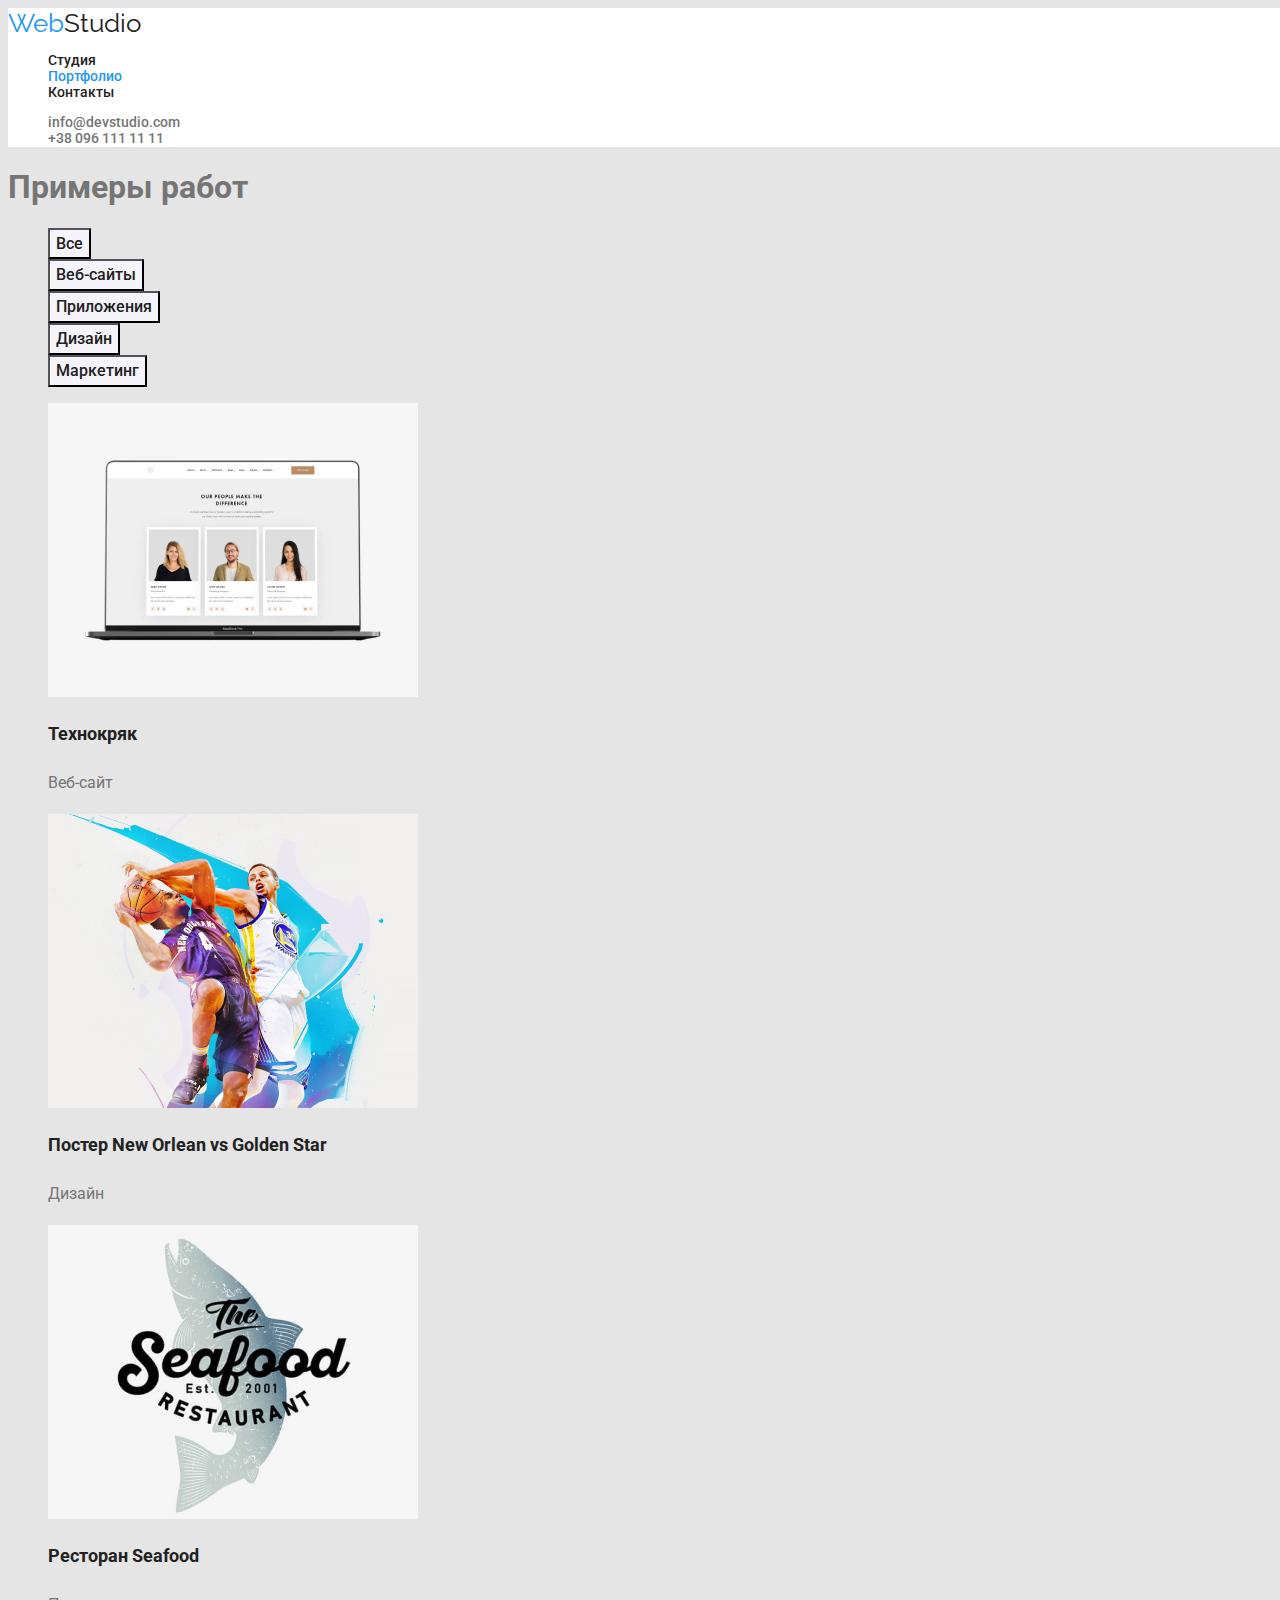
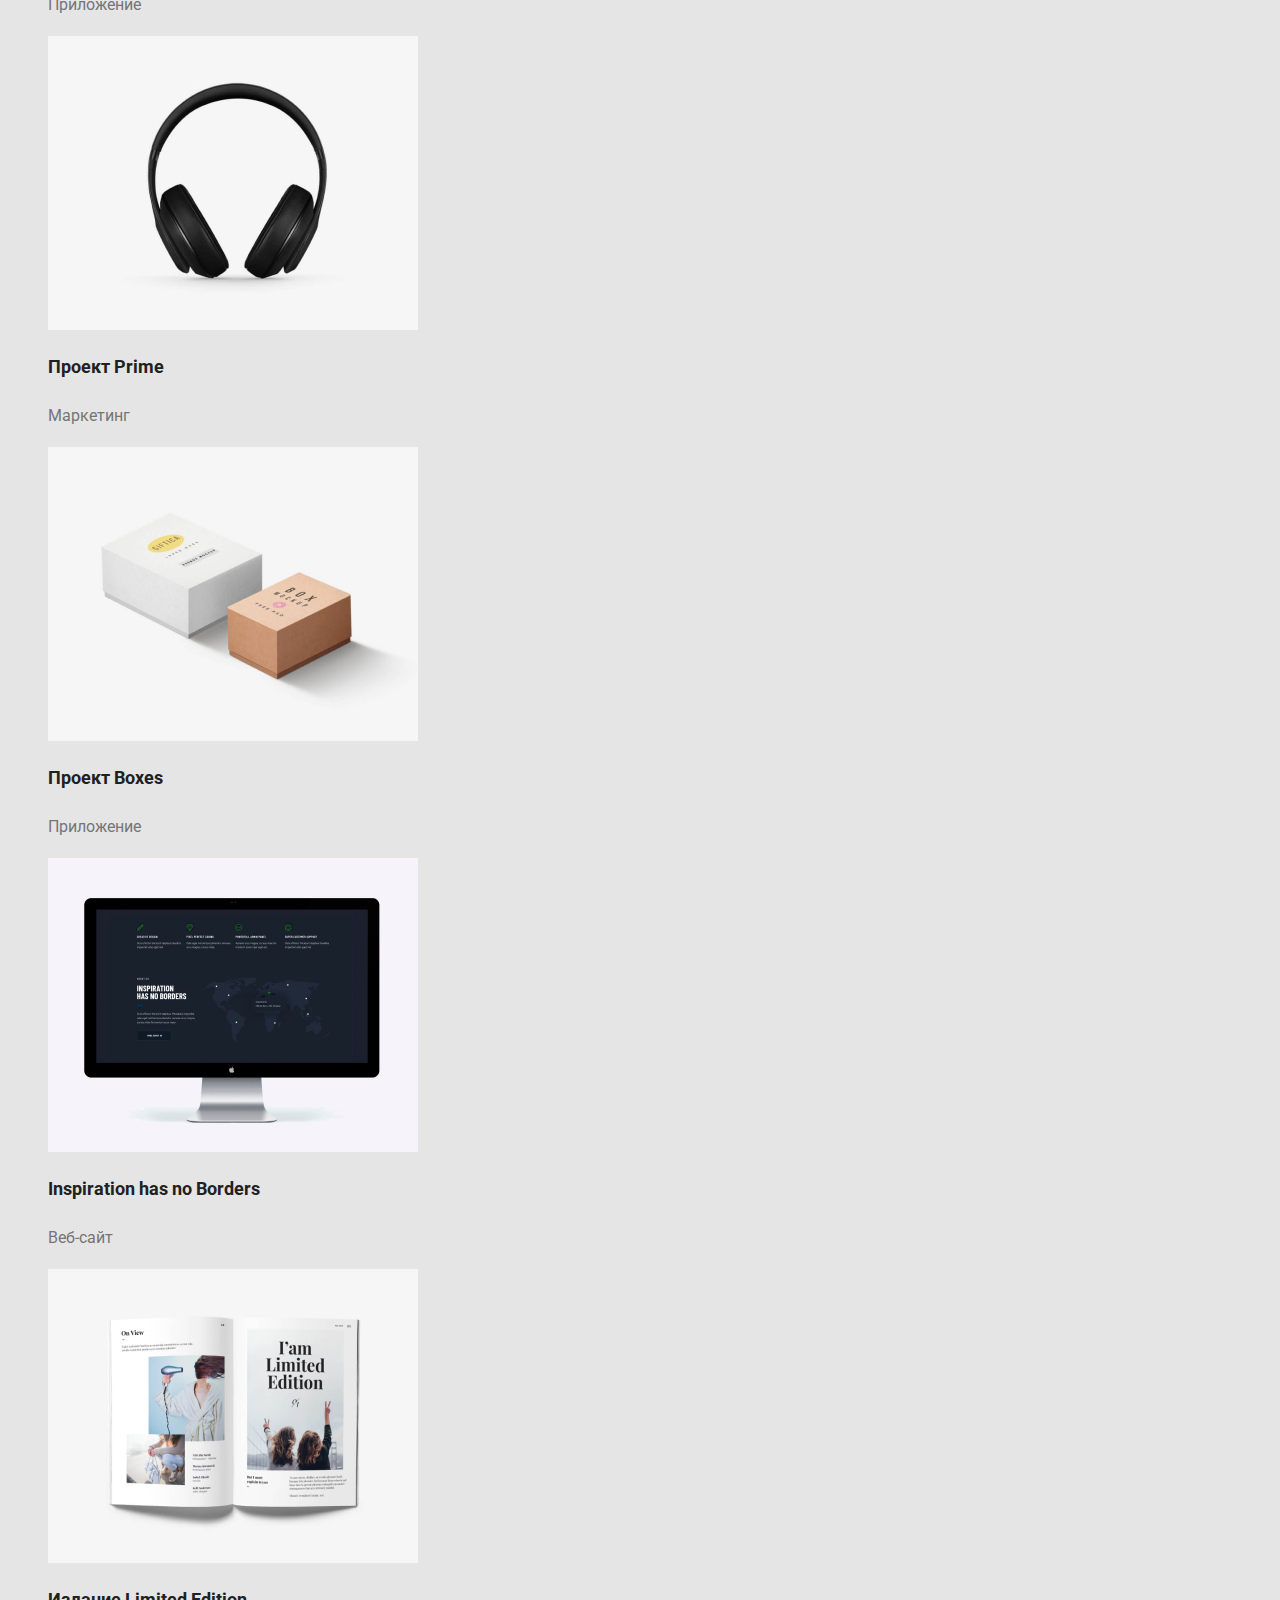
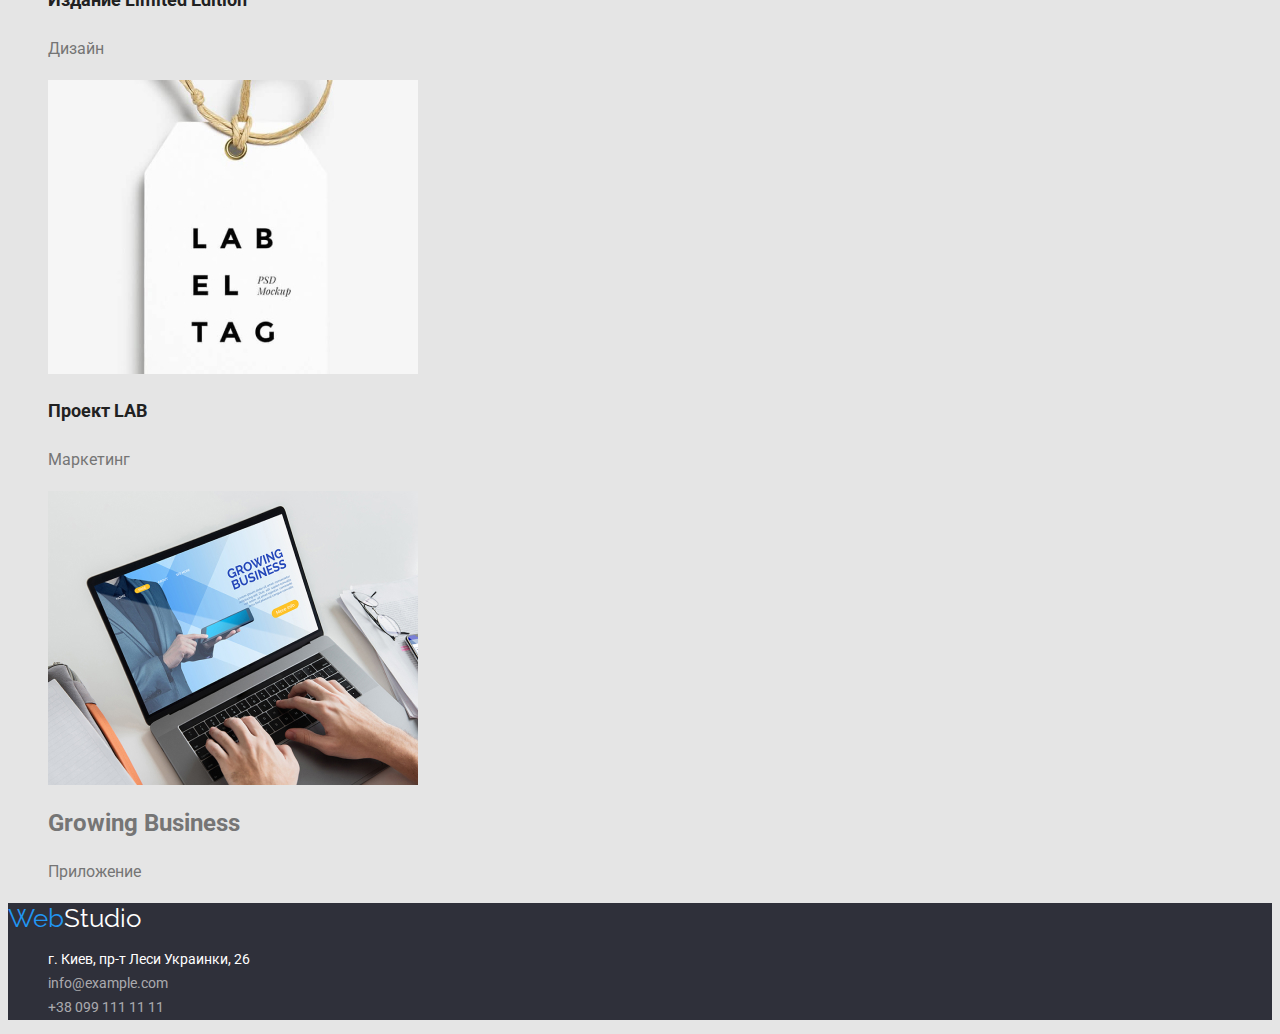
==== portfolio.html @ 56eb0a20 "Initial commit" ====
<!DOCTYPE html>
<html lang="ru">
<head>
    <meta charset="UTF-8">
    <meta http-equiv="X-UA-Compatible" content="IE=edge">
    <meta name="viewport" content="width=device-width, initial-scale=1.0">
    <title>Document</title>
    <link href="https://fonts.googleapis.com/css2?family=Raleway:wght@700&family=Roboto:wght@400;500;700;900&display=swap"
        rel="stylesheet">
    <link rel="stylesheet" href="./css/styles.css">
</head>
<body>

    <!-- header -->
    <header class="header">
        <nav class="site-nav">
            <a href="/" class="logo">Web<span class="accent">Studio</span></a>
            <ul class="site-nav-list list">
                <li>
                    <a href="./index.html" class="link">Студия</a>
                </li>
                <li>
                    <a href="./portfolio.html" class="link-current">Портфолио</a>
                </li>
                <li>
                    <a href="" class="link">Контакты</a>
                </li>
            </ul>
        </nav>
        <ul class="contact-list list">
            <li>
                <a href="mailto:info@devstudio.com" class="mail">info@devstudio.com</a>
            </li>
            <li>
                <a href="tel:+380961111111" class="tel">+38 096 111 11 11</a>
            </li>
        </ul>
    </header>

    <main>
        <section class="work">
            <h1 class="work-title">Примеры работ</h1>
            <ul class="work-list list">
                <li>
                    <button type="button" class="work-item">Все</button>
                </li>
                <li>
                    <button type="button" class="work-item">Веб-сайты</button>
                </li>
                <li>
                    <button type="button" class="work-item">Приложения</button>
                </li>
                <li>
                    <button type="button" class="work-item">Дизайн</button>
                </li>
                <li>
                    <button type="button" class="work-item">Маркетинг</button>
                </li>
            </ul>

            <!-- examples -->
            <ul class="examples-list list">
                <li>
                    <img src="./images/img(19).jpg" alt="Веб-сайты" width="370">
                    <h2 class="examples-title">Технокряк</h2>
                    <p class="examples-name">Веб-сайт</p>
                </li>
                <li>
                    <img src="./images/img(11).jpg" alt="Дизайн" width="370">
                    <h2 class="examples-title">Постер New Orlean vs Golden Star</h2>
                    <p class="examples-name">Дизайн</p>
                </li>
                <li>
                    <img src="./images/img(12).jpg" alt="Приложение" width="370">
                    <h2 class="examples-title">Ресторан Seafood</h2>
                    <p class="examples-name">Приложение</p>
                </li>
                <li>
                    <img src="./images/img(13).jpg" alt="Наушники" width="370">
                    <h2 class="examples-title">Проект Prime</h2>
                    <p class="examples-name">Маркетинг</p>
                </li>
                <li>
                    <img src="./images/img(14).jpg" alt="Коробки" width="370">
                    <h2 class="examples-title">Проект Boxes</h2>
                    <p class="examples-name">Приложение</p>
                </li>
                <li>
                    <img src="./images/img(15).jpg" alt="Веб-сайт" width="370">
                    <h2 class="examples-title">Inspiration has no Borders</h2>
                    <p class="examples-name">Веб-сайт</p>
                </li>
                <li>
                    <img src="./images/img(16).jpg" alt="Журнал" width="370">
                    <h2 class="examples-title">Издание Limited Edition</h2>
                    <p class="examples-name">Дизайн</p>
                </li>
                <li>
                    <img src="./images/img(17).jpg" alt="Значок" width="370">
                    <h2 class="examples-title">Проект LAB</h2>
                    <p class="examples-name">Маркетинг</p>
                </li>
                <li>
                    <img src="./images/img(18).jpg" alt="Ноутбук" width="370">
                    <h2 class="title">Growing Business</h2>
                    <p class="examples-name">Приложение</p>
                </li>
            </ul>
        </section>
    </main>

    <!-- adress -->
    <footer class="footer">
        <a href="/" class="logo">Web<span class="accents">Studio</span></a>
        <address>
            <ul class="list adress">
                <li>
                    <a href="https://bit.ly/3pXMvUd" target="_blank" rel="noopener noreferrer" class="adressa">г. Киев, пр-т
                        Леси
                        Украинки, 26</a>
                </li>
                <li>
                    <a href="mailto:info@example.com" class="mail">info@example.com</a>
                </li>
                <li>
                    <a href="tel:+380991111111" class="tel">+38 099 111 11 11</a>
                </li>
            </ul>
        </address>
    </footer>
</body>
</html>
---- css/styles.css ----
:root {
    --primary-text-color:#757575;
    --primary-white-color: #FFFFFF;
    --title-text-color: #212121;
    --primary-bg-color: #E5E5E5;
    --accent-color: #2196F3;
    --secondary-text-color: rgba(255, 255, 255, 0.6);
    --backlights: rgb(62, 0, 128);
}

body {
    background-color: var(--primary-bg-color);
    color: var(--primary-text-color);

    font-family: Roboto, sans-serif;
}
.list{
    list-style: none;
}

/* header */
.header {
    width: 1600px;

    background: var(--primary-white-color);
}

/* logo */
.logo {
    color: #2196F3;
    font-family: Raleway, sans-serif;
    font-size: 26px;
    line-height: 1.19;

    text-decoration: none;
}
.accent {
    color: var(--title-text-color);
}

/* site-nav */
.site-nav-list {
    font-weight: 500;
    font-size: 14px;
    line-height: 1.14;
}
.site-nav .link-current {
    color: var(--accent-color);

    text-decoration: none;
}
.site-nav .link-current:hover,
.site-nav .link-current:focus {
    color: var(--accent-color);
}
.site-nav .link {
    color: var(--title-text-color);

    text-decoration: none;
}
.site-nav .link:hover, 
.site-nav .link:focus {
    color: var(--accent-color);
}

/* contact */
.contact-list {
    font-weight: 500;
    font-size: 14px;
    line-height: 1.14;
}
.contact-list .mail,
.contact-list .tel {
    color: var(--primary-text-color);

    text-decoration: none;
}
.contact-list .mail:hover,
.contact-list .mail:focus {
    color: var(--accent-color);
}
.contact-list .tel:hover,
.contact-list .tel:focus {
    color: var(--accent-color);
}

/* hero */
.hero-title {
    color: var(--primary-white-color);

    font-style: normal;
    font-weight: 900;
    font-size: 44px;
    line-height: 1.36;
    text-align: center;
    text-transform: uppercase;
}

/* button */
.hero-button {
    background-color: var(--accent-color);
    color: var(--primary-bg-color);

    font-family: inherit; 
    font-weight: 700;
    font-size: 16px;
    line-height: 1.88;
    text-align: center;
}

/* benefits */
.benefits-title {
    color: var(--title-text-color);

    font-size: 36px;
    line-height: 1.17;
    text-align: center;
}

/* features */
.features-title {
    color: var(--title-text-color);

    font-weight: 700;
    font-size: 14px;
    line-height: 1.14;
    text-transform: uppercase;
}
.features-text {
    font-weight: 400;
    font-size: 14px;
    line-height: 1.71;
}

/* team */
.team-title {
    color: var(--title-text-color);
        
    font-size: 36px;
    line-height: 1.17;
    text-align: center;
}
.team .name {
    color: var(--title-text-color);

    font-weight: 500;
    font-size: 16px;
    line-height: 1.19;
}
.team .position {
    font-weight: 400;
    font-size: 16px;
    line-height: 1.19;
}

/* footer */
.footer {
    background: #2F303A
}

/* adress */
.accents {
    color: var(--primary-white-color);
}
.adress {
    font-weight: 400;
    font-size: 14px;
    line-height: 1.71;
}
.adress .adressa {
    color: var(--primary-white-color);
    font-style: normal;

    text-decoration: none;
}
.adress .adressa:hover,
.adress .adressa:focus {
    color: var(--accent-color);
}
.adress .mail {
    color: var(--secondary-text-color);
    font-style: normal;

    text-decoration: none;
}
.adress .mail:hover,
.adress .mail:focus {
    color: var(--accent-color);
}
.adress .tel {
    color: var(--secondary-text-color);
    font-style: normal;

    text-decoration: none;
}
.adress .tel:hover,
.adress .tel:focus {
    color: var(--accent-color);
}

/* portfolio */

/* work */
.work-item {
    color: var(--title-text-color);
    background-color: #F5F4FA;
    
    font-family: inherit;
    font-style: normal;
    font-weight: 500;
    font-size: 16px;
    line-height: 1.62;
}
    
.work-item:hover,
.work-item:focus {
    color: var(--primary-white-color);
    background-color: var(--accent-color);
}  
.work .variant {
    color: var(--primary-white-color);
    background-color: var(--accent-color);
}

/* examples */
.examples-title{
    color: var(--title-text-color);

    font-style: normal;
    font-weight: 700;
    font-size: 18px;
    line-height: 2;
}
.examples-name {
    color: var(--primary-text-color);

    font-style: normal;
    font-weight: 400;
    font-size: 16px;
    line-height: 1.88;
}

/* колір основного тексту #212121 */
/* вторинний колір #757575 */
/* додатковий колір rgba(255, 255, 255, 0.6) */
/* білий колір #FFFFFF */
/* акцент #2196F3 */

/* колір фону #E5E5E5 */
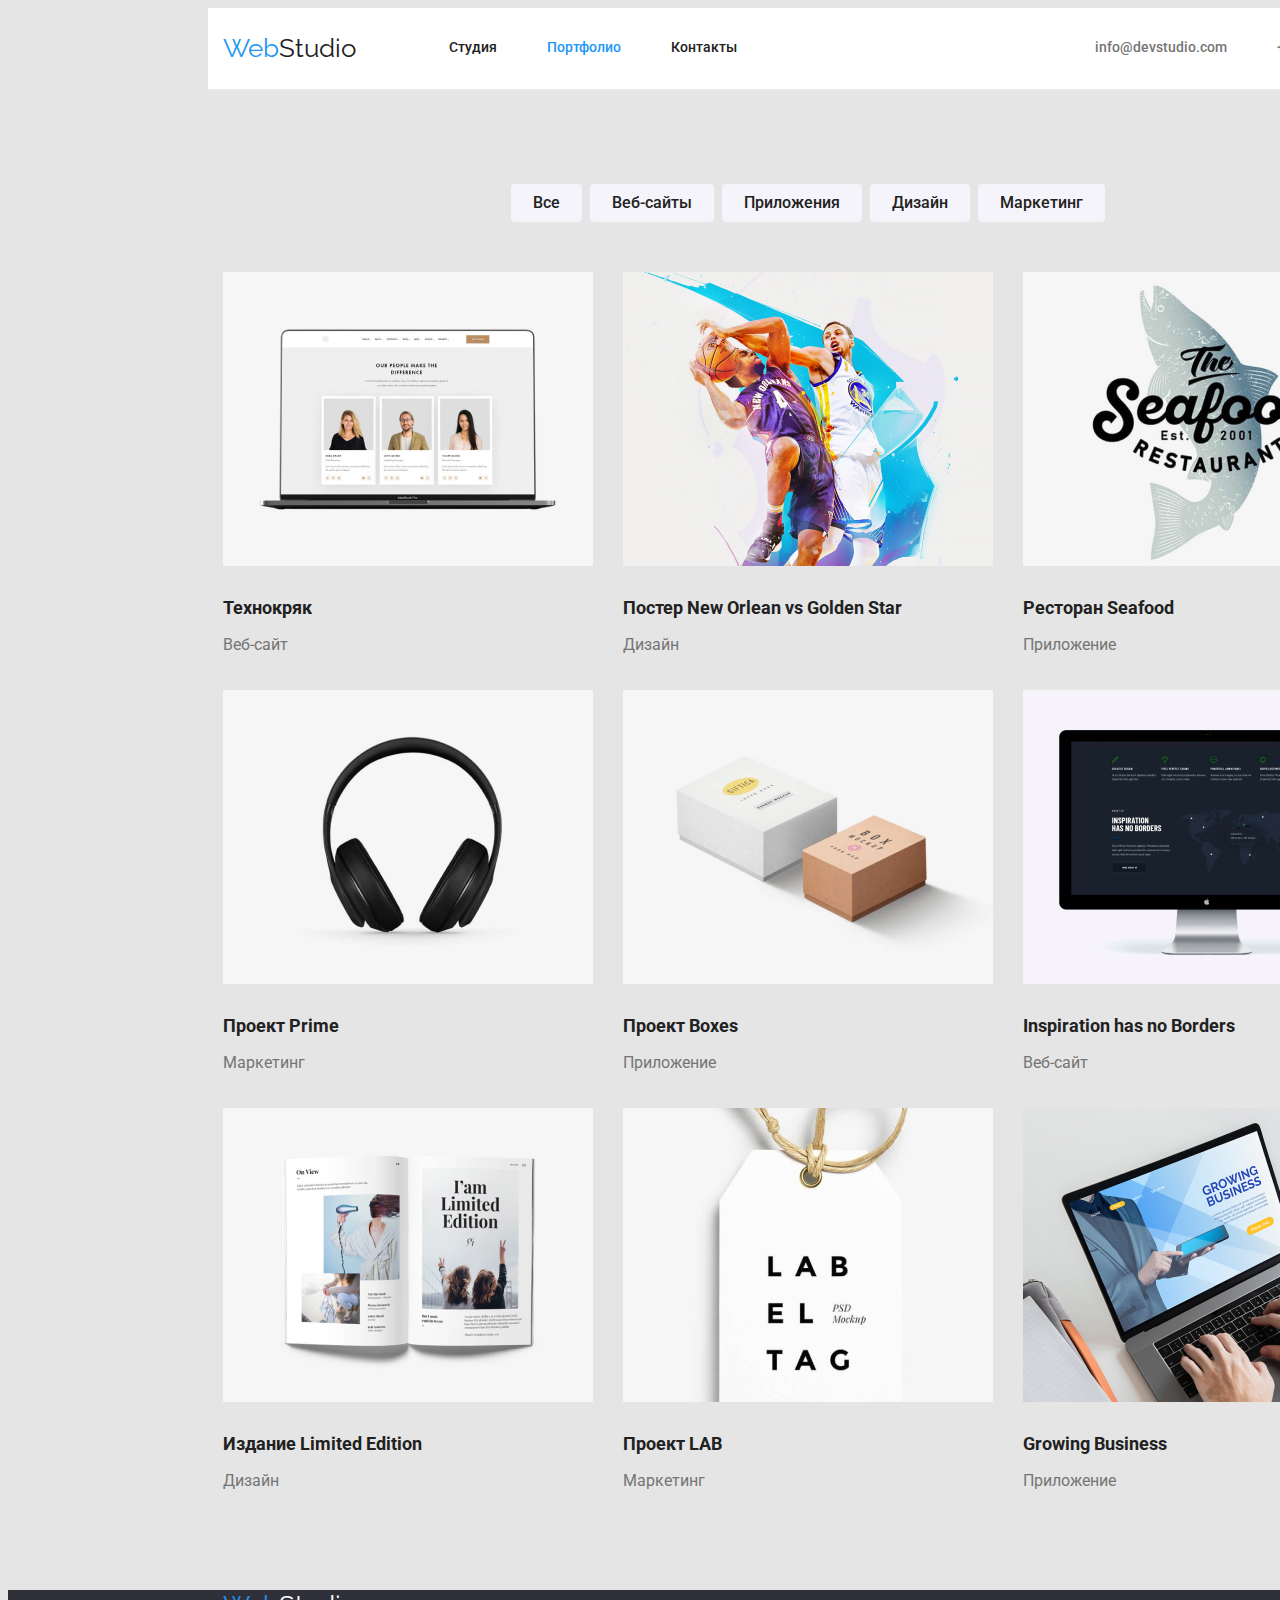
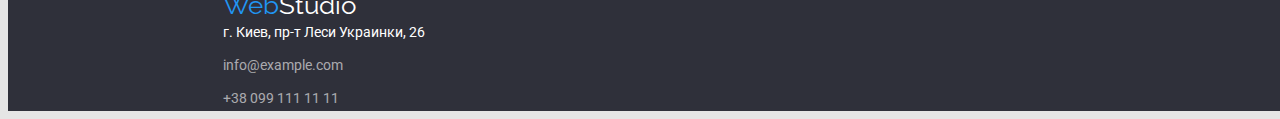
==== commit 670d19ab: "Додали стилі для css" ====
--- a/portfolio.html
+++ b/portfolio.html
@@ -7,126 +7,143 @@
     <title>Document</title>
     <link href="https://fonts.googleapis.com/css2?family=Raleway:wght@700&family=Roboto:wght@400;500;700;900&display=swap"
         rel="stylesheet">
+    <link rel="stylesheet" href="https://cdnjs.cloudflare.com/ajax/libs/modern-normalize/1.1.0/modern-normalize.min.css"
+        integrity="sha512-wpPYUAdjBVSE4KJnH1VR1HeZfpl1ub8YT/NKx4PuQ5NmX2tKuGu6U/JRp5y+Y8XG2tV+wKQpNHVUX03MfMFn9Q=="
+        crossorigin="anonymous" referrerpolicy="no-referrer" />
     <link rel="stylesheet" href="./css/styles.css">
 </head>
 <body>
 
     <!-- header -->
     <header class="header">
-        <nav class="site-nav">
-            <a href="/" class="logo">Web<span class="accent">Studio</span></a>
-            <ul class="site-nav-list list">
-                <li>
-                    <a href="./index.html" class="link">Студия</a>
+        <div class="container header-container header-border">
+            <nav class="site-nav">
+                <a href="/" class="logo">Web<span class="accent">Studio</span></a>
+                <ul class="site-nav-list list">
+                    <li class="site-nav-item">
+                        <a href="./index.html" class="link">Студия</a>
+                    </li>
+                    <li class="site-nav-item">
+                        <a href="./portfolio.html" class="link-current">Портфолио</a>
+                    </li>
+                    <li class="site-nav-item">
+                        <a href="" class="link">Контакты</a>
+                    </li>
+                </ul>
+            </nav>
+            <ul class="contact-list list">
+                <li class="contact-list-item">
+                    <a href="mailto:info@devstudio.com" class="mail">info@devstudio.com</a>
                 </li>
-                <li>
-                    <a href="./portfolio.html" class="link-current">Портфолио</a>
-                </li>
-                <li>
-                    <a href="" class="link">Контакты</a>
+                <li class="contact-list-item">
+                    <a href="tel:+380961111111" class="tel">+38 096 111 11 11</a>
                 </li>
             </ul>
-        </nav>
-        <ul class="contact-list list">
-            <li>
-                <a href="mailto:info@devstudio.com" class="mail">info@devstudio.com</a>
-            </li>
-            <li>
-                <a href="tel:+380961111111" class="tel">+38 096 111 11 11</a>
-            </li>
-        </ul>
+        </div>
     </header>
 
     <main>
+        <!-- work -->
+
         <section class="work">
-            <h1 class="work-title">Примеры работ</h1>
-            <ul class="work-list list">
-                <li>
-                    <button type="button" class="work-item">Все</button>
-                </li>
-                <li>
-                    <button type="button" class="work-item">Веб-сайты</button>
-                </li>
-                <li>
-                    <button type="button" class="work-item">Приложения</button>
-                </li>
-                <li>
-                    <button type="button" class="work-item">Дизайн</button>
-                </li>
-                <li>
-                    <button type="button" class="work-item">Маркетинг</button>
-                </li>
-            </ul>
+            <div class="container">
+                <h1 class="visually-hidden">Примеры работ</h1>
+                <ul class="work-list list">
+                    <li class="work-list-item">
+                        <button type="button" class="work-btn">Все</button>
+                    </li>
+                    <li class="work-list-item">
+                        <button type="button" class="work-btn">Веб-сайты</button>
+                    </li>
+                    <li class="work-list-item">
+                        <button type="button" class="work-btn">Приложения</button>
+                    </li>
+                    <li class="work-list-item">
+                        <button type="button" class="work-btn">Дизайн</button>
+                    </li>
+                    <li class="work-list-item">
+                        <button type="button" class="work-btn">Маркетинг</button>
+                    </li>
+                </ul>
+            </div>    
+        </section>
 
             <!-- examples -->
-            <ul class="examples-list list">
-                <li>
-                    <img src="./images/img(19).jpg" alt="Веб-сайты" width="370">
-                    <h2 class="examples-title">Технокряк</h2>
-                    <p class="examples-name">Веб-сайт</p>
-                </li>
-                <li>
-                    <img src="./images/img(11).jpg" alt="Дизайн" width="370">
-                    <h2 class="examples-title">Постер New Orlean vs Golden Star</h2>
-                    <p class="examples-name">Дизайн</p>
-                </li>
-                <li>
-                    <img src="./images/img(12).jpg" alt="Приложение" width="370">
-                    <h2 class="examples-title">Ресторан Seafood</h2>
-                    <p class="examples-name">Приложение</p>
-                </li>
-                <li>
-                    <img src="./images/img(13).jpg" alt="Наушники" width="370">
-                    <h2 class="examples-title">Проект Prime</h2>
-                    <p class="examples-name">Маркетинг</p>
-                </li>
-                <li>
-                    <img src="./images/img(14).jpg" alt="Коробки" width="370">
-                    <h2 class="examples-title">Проект Boxes</h2>
-                    <p class="examples-name">Приложение</p>
-                </li>
-                <li>
-                    <img src="./images/img(15).jpg" alt="Веб-сайт" width="370">
-                    <h2 class="examples-title">Inspiration has no Borders</h2>
-                    <p class="examples-name">Веб-сайт</p>
-                </li>
-                <li>
-                    <img src="./images/img(16).jpg" alt="Журнал" width="370">
-                    <h2 class="examples-title">Издание Limited Edition</h2>
-                    <p class="examples-name">Дизайн</p>
-                </li>
-                <li>
-                    <img src="./images/img(17).jpg" alt="Значок" width="370">
-                    <h2 class="examples-title">Проект LAB</h2>
-                    <p class="examples-name">Маркетинг</p>
-                </li>
-                <li>
-                    <img src="./images/img(18).jpg" alt="Ноутбук" width="370">
-                    <h2 class="title">Growing Business</h2>
-                    <p class="examples-name">Приложение</p>
-                </li>
-            </ul>
+        <section class="">
+            <div class="container examples-section">
+                <ul class="examples-list list">
+                    <li class="examples-list-item">
+                        <img src="./images/img(19).jpg" class="examples-img" alt="Веб-сайты" width="370">
+                        <h2 class="examples-title">Технокряк</h2>
+                        <p class="examples-name">Веб-сайт</p>
+                    </li>
+                    <li class="examples-list-item">
+                        <img src="./images/img(11).jpg" class="examples-img" alt="Дизайн" width="370">
+                        <h2 class="examples-title">Постер New Orlean vs Golden Star</h2>
+                        <p class="examples-name">Дизайн</p>
+                    </li>
+                    <li class="examples-list-item">
+                        <img src="./images/img(12).jpg" class="examples-img" alt="Приложение" width="370">
+                        <h2 class="examples-title">Ресторан Seafood</h2>
+                        <p class="examples-name">Приложение</p>
+                    </li>
+                    <li class="examples-list-item">
+                        <img src="./images/img(13).jpg" class="examples-img" alt="Наушники" width="370">
+                        <h2 class="examples-title">Проект Prime</h2>
+                        <p class="examples-name">Маркетинг</p>
+                    </li>
+                    <li class="examples-list-item">
+                        <img src="./images/img(14).jpg" class="examples-img" alt="Коробки" width="370">
+                        <h2 class="examples-title">Проект Boxes</h2>
+                        <p class="examples-name">Приложение</p>
+                    </li>
+                    <li class="examples-list-item">
+                        <img src="./images/img(15).jpg" class="examples-img" alt="Веб-сайт" width="370">
+                        <h2 class="examples-title">Inspiration has no Borders</h2>
+                        <p class="examples-name">Веб-сайт</p>
+                    </li>
+                    <li class="examples-list-item">
+                        <img src="./images/img(16).jpg" class="examples-img" alt="Журнал" width="370">
+                        <h2 class="examples-title">Издание Limited Edition</h2>
+                        <p class="examples-name">Дизайн</p>
+                    </li>
+                    <li class="examples-list-item">
+                        <img src="./images/img(17).jpg" class="examples-img" alt="Значок" width="370">
+                        <h2 class="examples-title">Проект LAB</h2>
+                        <p class="examples-name">Маркетинг</p>
+                    </li>
+                    <li class="examples-list-item">
+                        <img src="./images/img(18).jpg" class="examples-img" alt="Ноутбук" width="370">
+                        <h2 class="examples-title">Growing Business</h2>
+                        <p class="examples-name">Приложение</p>
+                    </li>
+                </ul>
+            </div>  
+
         </section>
     </main>
 
     <!-- adress -->
     <footer class="footer">
-        <a href="/" class="logo">Web<span class="accents">Studio</span></a>
-        <address>
-            <ul class="list adress">
-                <li>
-                    <a href="https://bit.ly/3pXMvUd" target="_blank" rel="noopener noreferrer" class="adressa">г. Киев, пр-т
-                        Леси
-                        Украинки, 26</a>
-                </li>
-                <li>
-                    <a href="mailto:info@example.com" class="mail">info@example.com</a>
-                </li>
-                <li>
-                    <a href="tel:+380991111111" class="tel">+38 099 111 11 11</a>
-                </li>
-            </ul>
-        </address>
+        <div class="container">
+            <a href="/" class="footer-logo">Web<span class="accents">Studio</span></a>
+            <address>
+                <ul class="footer-list list adress">
+                    <li class="footer-item">
+                        <a href="https://bit.ly/3pXMvUd" target="_blank" rel="noopener noreferrer" class="adressa">г. Киев,
+                            пр-т
+                            Леси
+                            Украинки, 26</a>
+                    </li>
+                    <li class="footer-item">
+                        <a href="mailto:info@example.com" class="mail">info@example.com</a>
+                    </li>
+                    <li class="footer-item">
+                        <a href="tel:+380991111111" class="tel">+38 099 111 11 11</a>
+                    </li>
+                </ul>
+            </address>
+        </div>
     </footer>
 </body>
 </html>--- a/css/styles.css
+++ b/css/styles.css
@@ -8,9 +8,19 @@
     --backlights: rgb(62, 0, 128);
 }
 
+html {
+    box-sizing: border-box;
+}
+*,
+*::before,
+*::after {
+    box-sizing: inherit;
+}
+
 body {
     background-color: var(--primary-bg-color);
     color: var(--primary-text-color);
+    width: 1600px;
 
     font-family: Roboto, sans-serif;
 }
@@ -18,15 +28,41 @@
     list-style: none;
 }
 
+.container {
+    width: 1200px;
+    padding-left: 15px;
+    padding-right: 15px;
+    margin-left: auto;
+    margin-right: auto;
+    
+}
+
+h1,h2,h3,h4,h5,h6,p,ul {
+    
+    margin: 0;
+}
 /* header */
-.header {
-    width: 1600px;
+
+.header-container {
+    display: flex;
+    align-items: center;
 
     background: var(--primary-white-color);
 }
 
+.header-border {
+    border-bottom-width: 1px;
+    border-bottom-style: solid;
+    border-bottom-color: #ECECEC;
+}
 /* logo */
 .logo {
+    display: flex;
+    align-items: center;
+    padding: 0;
+    margin-top: 25px;
+    margin-bottom: 25px;
+    
     color: #2196F3;
     font-family: Raleway, sans-serif;
     font-size: 26px;
@@ -35,15 +71,37 @@
     text-decoration: none;
 }
 .accent {
+    display: flex;
+    margin-right: 93px;
     color: var(--title-text-color);
 }
 
 /* site-nav */
+.site-nav {
+    display: flex;
+    align-items: center;
+}
 .site-nav-list {
+    display: flex;
+    padding: 0;
+    margin: 0;
+    flex-direction: row;
+
+
     font-weight: 500;
     font-size: 14px;
     line-height: 1.14;
 }
+.site-nav-item:not(:last-child) {
+    margin-right: 50px;
+
+}
+
+.site-nav-item {
+    padding-top: 32px;
+    padding-bottom: 32px;
+    margin: 0;
+}
 .site-nav .link-current {
     color: var(--accent-color);
 
@@ -65,27 +123,48 @@
 
 /* contact */
 .contact-list {
+    display: flex;
+    padding: 0;
+    margin-left: auto;
+
+}
+.contact-list .mail {
+    
+}
+.contact-list .tel {
+    margin-right: auto;
+    
+}
+.contact-list-item:not(:last-child) {
+    margin-right: 50px;
+    padding: 0;
+}
+.contact-list-item {
+
     font-weight: 500;
     font-size: 14px;
     line-height: 1.14;
 }
-.contact-list .mail,
-.contact-list .tel {
+.contact-list-item .mail,
+.contact-list-item .tel {
     color: var(--primary-text-color);
 
     text-decoration: none;
 }
-.contact-list .mail:hover,
-.contact-list .mail:focus {
-    color: var(--accent-color);
-}
-.contact-list .tel:hover,
-.contact-list .tel:focus {
+.contact-list-item .mail:hover,
+.contact-list-item .mail:focus {
+    color: var(--accent-color);
+}
+.contact-list-item .tel:hover,
+.contact-list-item .tel:focus {
     color: var(--accent-color);
 }
 
 /* hero */
 .hero-title {
+    align-content: center;
+    margin: 200px 452px 15px;
+
     color: var(--primary-white-color);
 
     font-style: normal;
@@ -97,7 +176,13 @@
 }
 
 /* button */
+
 .hero-button {
+    margin: 15px 700px 200px;
+    padding: 10px 32px;
+    border: 0ch;
+    border-radius: 4px;
+
     background-color: var(--accent-color);
     color: var(--primary-bg-color);
 
@@ -108,17 +193,29 @@
     text-align: center;
 }
 
-/* benefits */
-.benefits-title {
-    color: var(--title-text-color);
-
-    font-size: 36px;
-    line-height: 1.17;
-    text-align: center;
-}
-
+/* section */
+.section {
+    padding-top: 94px;
+    padding-bottom: 94px;
+}
 /* features */
+.features-list {
+    display: flex;
+    flex-direction: row;
+    margin: 0;
+    padding: 0;
+}
+.features-list-item {
+    padding: 0;
+    width: 270px;
+}
+.features-list-item:not(:last-child) {
+    margin-right: 30px;;
+}
+
 .features-title {
+    margin-bottom: 10px;
+    padding: 0;
     color: var(--title-text-color);
 
     font-weight: 700;
@@ -127,20 +224,71 @@
     text-transform: uppercase;
 }
 .features-text {
+    
     font-weight: 400;
     font-size: 14px;
     line-height: 1.71;
 }
+.visually-hidden {
+    position: absolute;
+    width: 1px;
+    height: 1px;
+    margin: -1px;
+    border: 0;
+    padding: 0;
+
+    white-space: nowrap;
+    clip-path: inset(100%);
+    clip: rect(0 0 0 0);
+    overflow: hidden;
+}
+
+/* benefits */
+.benefits-title {
+    margin-bottom: 50px;
+    color: var(--title-text-color);
+
+    font-size: 36px;
+    line-height: 1.17;
+    text-align: center;
+}
+.benefits-list {
+    display: flex;
+    flex-direction: row;
+    padding: 0;
+    margin: 0;
+}
+
+.benefits-list-item:not(:last-child) {
+    margin-right: 30px;
+}
 
 /* team */
+
 .team-title {
+    margin-bottom: 50px;
     color: var(--title-text-color);
         
     font-size: 36px;
     line-height: 1.17;
     text-align: center;
 }
+.team-list {
+    display: flex;
+    flex-direction: row;
+    padding: 0;
+    margin: 0;
+}
+.team-list-item:not(:last-child) {
+    margin-right: 30px;
+}
+.team-img {
+    margin-bottom: 30px;
+
+}
 .team .name {
+    margin-bottom: 10px;
+    text-align: center;
     color: var(--title-text-color);
 
     font-weight: 500;
@@ -148,6 +296,7 @@
     line-height: 1.19;
 }
 .team .position {
+    text-align: center;
     font-weight: 400;
     font-size: 16px;
     line-height: 1.19;
@@ -159,8 +308,23 @@
 }
 
 /* adress */
+.footer-logo {
+    margin-bottom: 20px;
+    color: #2196F3;
+    font-family: Raleway, sans-serif;
+    font-size: 26px;
+    line-height: 1.19;
+    
+    text-decoration: none;
+}
 .accents {
     color: var(--primary-white-color);
+}
+.footer-list {
+    padding: 0;
+}
+.footer-item:not(:last-child) {
+    margin-bottom: 9px;
 }
 .adress {
     font-weight: 400;
@@ -201,7 +365,24 @@
 /* portfolio */
 
 /* work */
-.work-item {
+.work-list {
+    display: flex;
+    justify-content: center;
+    margin: 0;
+    padding: 0;
+    
+}
+.work-list-item:not(:last-child){
+    margin-right: 8px;
+}
+.work-btn {
+    
+    margin-top: 94px;
+    margin-bottom: 50px;
+    padding: 6px 22px;
+
+    border: 0ch;
+    border-radius: 4px;
     color: var(--title-text-color);
     background-color: #F5F4FA;
     
@@ -212,8 +393,8 @@
     line-height: 1.62;
 }
     
-.work-item:hover,
-.work-item:focus {
+.work-btn:hover,
+.work-btn:focus {
     color: var(--primary-white-color);
     background-color: var(--accent-color);
 }  
@@ -223,7 +404,25 @@
 }
 
 /* examples */
+.examples-section {
+    padding-bottom: 94px;
+}
+.examples-list {
+    display: flex;
+    flex-wrap: wrap;
+    column-gap: 30px;
+    row-gap: 30px;
+
+    margin: 0;
+    padding: 0;
+}
+
+.examples-img {
+    margin-bottom: 20px;
+}
+
 .examples-title{
+    margin-bottom: 4px;
     color: var(--title-text-color);
 
     font-style: normal;
@@ -232,6 +431,7 @@
     line-height: 2;
 }
 .examples-name {
+    
     color: var(--primary-text-color);
 
     font-style: normal;
@@ -239,6 +439,7 @@
     font-size: 16px;
     line-height: 1.88;
 }
+
 
 /* колір основного тексту #212121 */
 /* вторинний колір #757575 */
@@ -246,4 +447,5 @@
 /* білий колір #FFFFFF */
 /* акцент #2196F3 */
 
-/* колір фону #E5E5E5 */+/* колір фону #E5E5E5 */
+
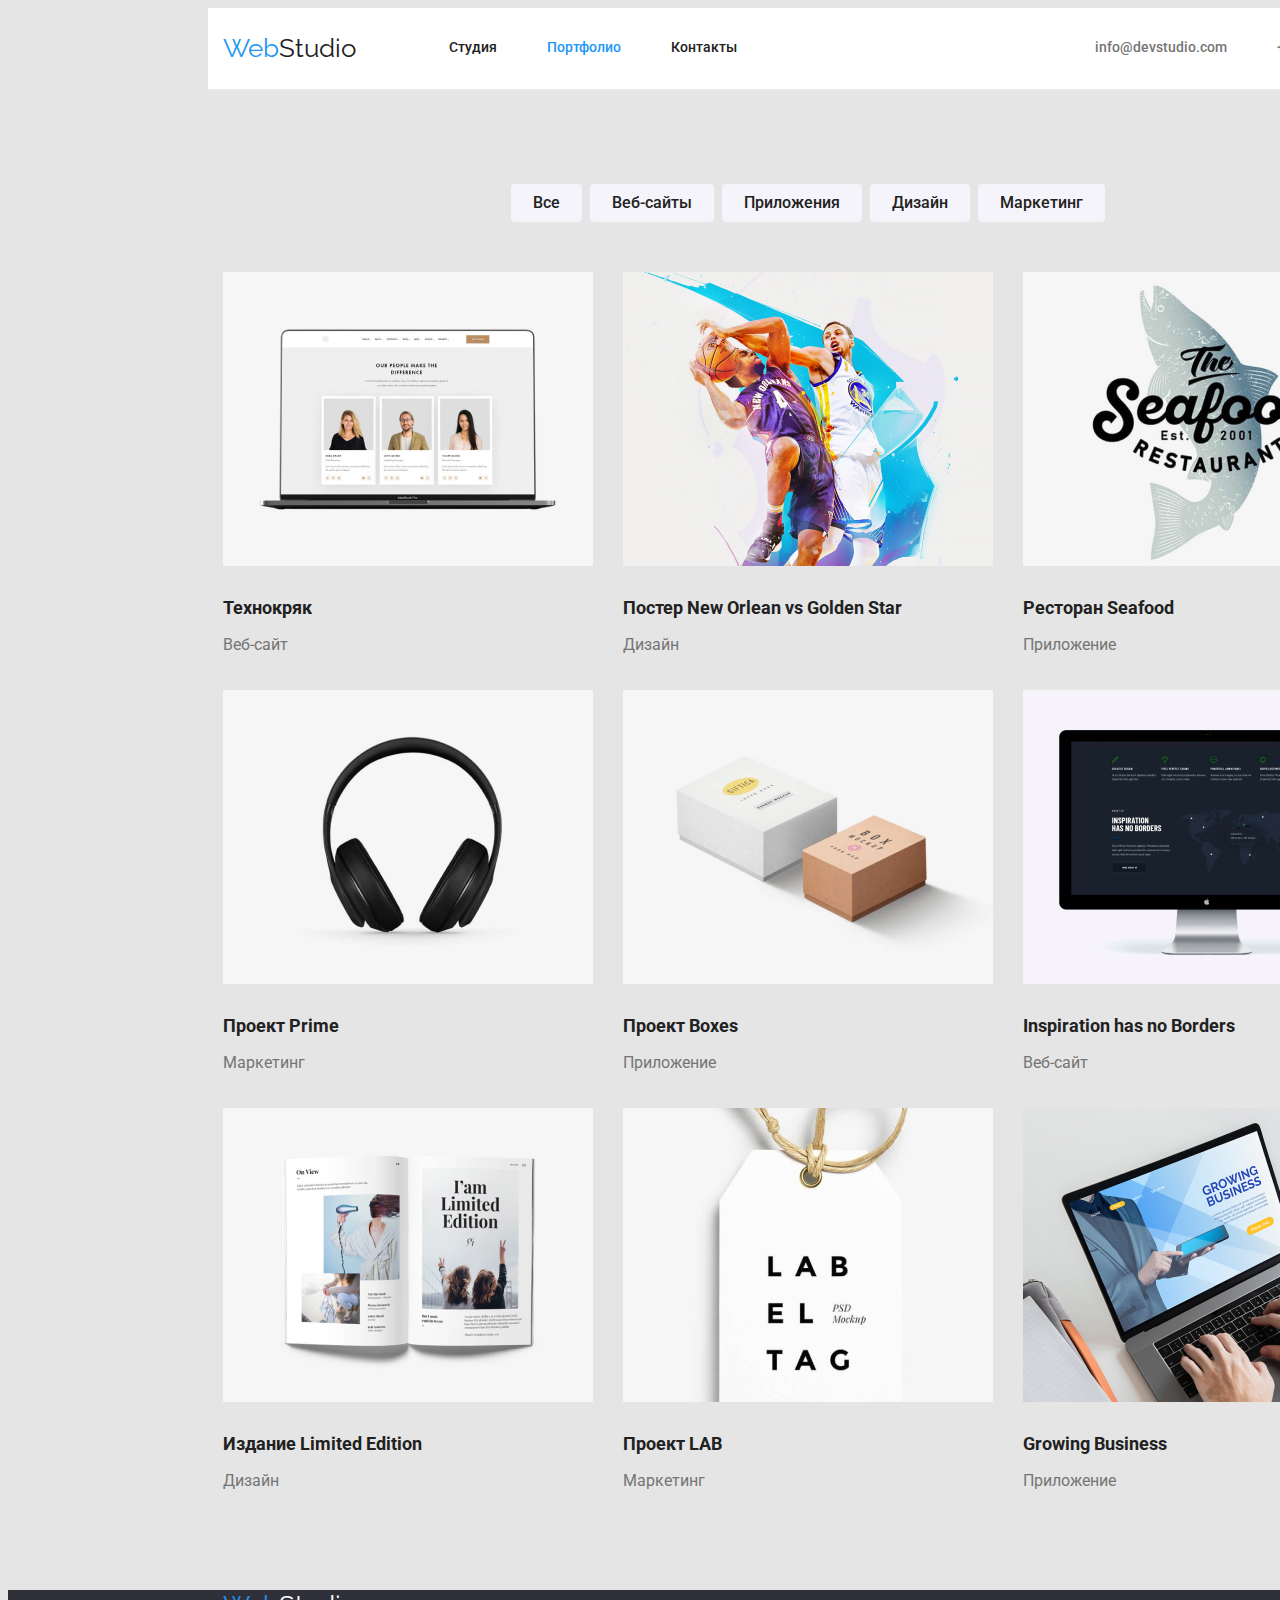
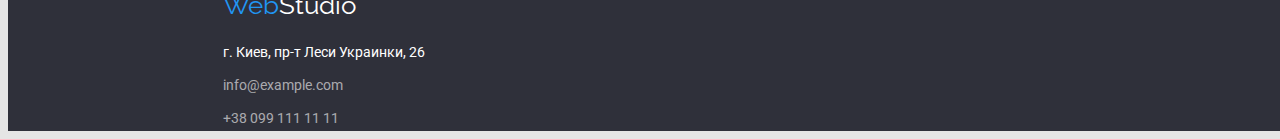
==== commit a8a4bca5: "Додали стилі" ====
--- a/portfolio.html
+++ b/portfolio.html
@@ -126,7 +126,9 @@
     <!-- adress -->
     <footer class="footer">
         <div class="container">
-            <a href="/" class="footer-logo">Web<span class="accents">Studio</span></a>
+            <div class="logo-footer">
+                <a href="/" class="footer-logo">Web<span class="accents">Studio</span></a>
+            </div>
             <address>
                 <ul class="footer-list list adress">
                     <li class="footer-item">
--- a/css/styles.css
+++ b/css/styles.css
@@ -317,6 +317,10 @@
     
     text-decoration: none;
 }
+.logo-footer{
+    margin-bottom: 20px;
+}
+
 .accents {
     color: var(--primary-white-color);
 }
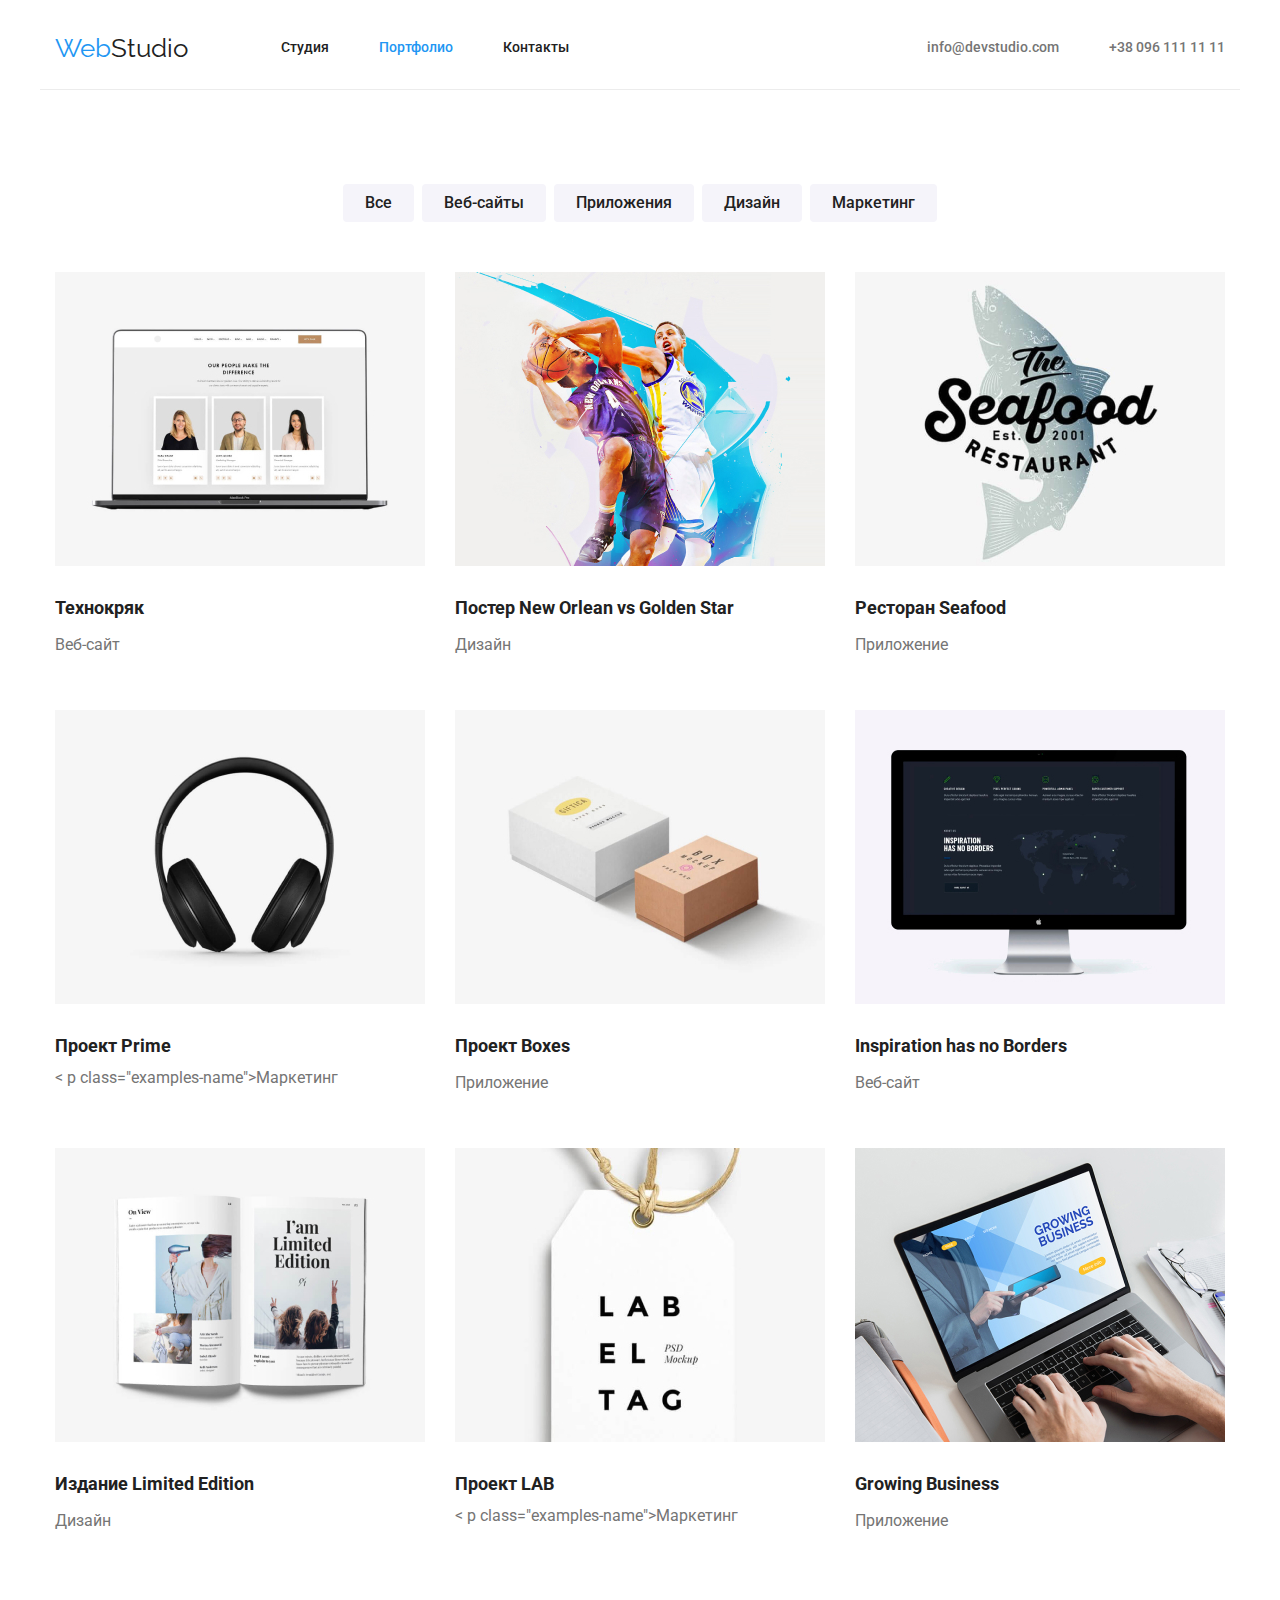
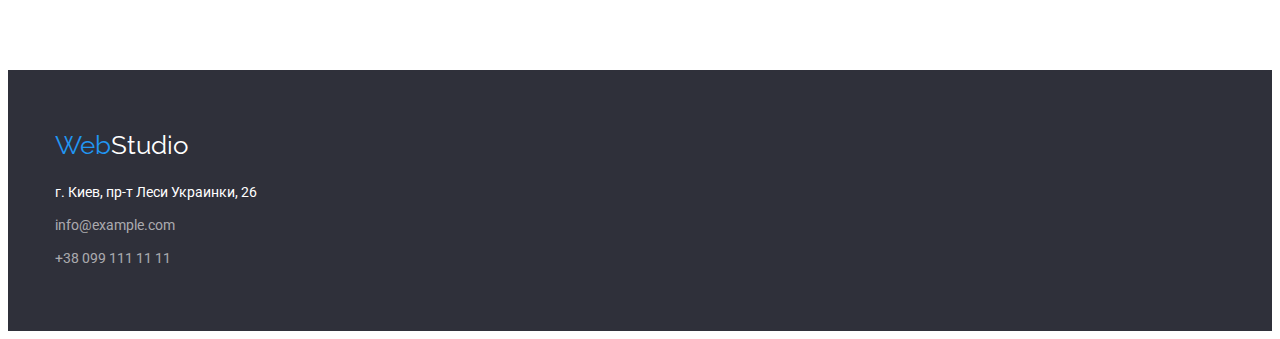
==== commit 3691adaa: "Додали стилі" ====
--- a/portfolio.html
+++ b/portfolio.html
@@ -45,7 +45,7 @@
     <main>
         <!-- work -->
 
-        <section class="work">
+        <section class="work-section">
             <div class="container">
                 <h1 class="visually-hidden">Примеры работ</h1>
                 <ul class="work-list list">
@@ -69,53 +69,80 @@
         </section>
 
             <!-- examples -->
-        <section class="">
-            <div class="container examples-section">
+        <section class="examples-section">
+            <div class="container">
                 <ul class="examples-list list">
                     <li class="examples-list-item">
                         <img src="./images/img(19).jpg" class="examples-img" alt="Веб-сайты" width="370">
-                        <h2 class="examples-title">Технокряк</h2>
-                        <p class="examples-name">Веб-сайт</p>
+                        <div class="examples-title-list">
+                            <h2 class="examples-title">Технокряк</h2>
+                            <p class="examples-name">Веб-сайт</p>
+                        </div>
+                        
                     </li>
                     <li class="examples-list-item">
                         <img src="./images/img(11).jpg" class="examples-img" alt="Дизайн" width="370">
-                        <h2 class="examples-title">Постер New Orlean vs Golden Star</h2>
-                        <p class="examples-name">Дизайн</p>
+                        <div class="examples-title-list">
+                            <h2 class="examples-title">Постер New Orlean vs Golden Star</h2>
+                            <p class="examples-name">Дизайн</p>
+                        </div>
+                        
                     </li>
                     <li class="examples-list-item">
                         <img src="./images/img(12).jpg" class="examples-img" alt="Приложение" width="370">
-                        <h2 class="examples-title">Ресторан Seafood</h2>
-                        <p class="examples-name">Приложение</p>
+                        <div class="examples-title-list">
+                            <h2 class="examples-title">Ресторан Seafood</h2>
+                        <p     class="examples-name">Приложение</p>
+                        </div>
+                        
                     </li>
                     <li class="examples-list-item">
                         <img src="./images/img(13).jpg" class="examples-img" alt="Наушники" width="370">
-                        <h2 class="examples-title">Проект Prime</h2>
-                        <p class="examples-name">Маркетинг</p>
+                        <div class="examples-title-list">
+                            <h2 class="examples-title">Проект Prime</h2>
+                        <    p class="examples-name">Маркетинг</p>
+                        </div>
+                        
                     </li>
                     <li class="examples-list-item">
                         <img src="./images/img(14).jpg" class="examples-img" alt="Коробки" width="370">
-                        <h2 class="examples-title">Проект Boxes</h2>
-                        <p class="examples-name">Приложение</p>
+                        <div class="examples-title-list">
+                            <h2 class="examples-title">Проект Boxes</h2>
+                        <p     class="examples-name">Приложение</p>
+                        </div>
+                        
                     </li>
                     <li class="examples-list-item">
                         <img src="./images/img(15).jpg" class="examples-img" alt="Веб-сайт" width="370">
-                        <h2 class="examples-title">Inspiration has no Borders</h2>
-                        <p class="examples-name">Веб-сайт</p>
+                        <div class="examples-title-list">
+                            <h2 class="examples-title">Inspiration has no Borders</h2>
+                            <p class="examples-name">Веб-сайт</p>
+                        </div>
+                        
                     </li>
                     <li class="examples-list-item">
                         <img src="./images/img(16).jpg" class="examples-img" alt="Журнал" width="370">
-                        <h2 class="examples-title">Издание Limited Edition</h2>
-                        <p class="examples-name">Дизайн</p>
+                        <div class="examples-title-list">
+                            <h2 class="examples-title">Издание Limited Edition</h2>
+                            <p class="examples-name">Дизайн</p>
+                        </div>
+                        
                     </li>
                     <li class="examples-list-item">
                         <img src="./images/img(17).jpg" class="examples-img" alt="Значок" width="370">
-                        <h2 class="examples-title">Проект LAB</h2>
-                        <p class="examples-name">Маркетинг</p>
+                        <div class="examples-title-list">
+                            <h2 class="examples-title">Проект LAB</h2>
+                        <    p class="examples-name">Маркетинг</p>
+                        </div>
+                        
                     </li>
                     <li class="examples-list-item">
                         <img src="./images/img(18).jpg" class="examples-img" alt="Ноутбук" width="370">
-                        <h2 class="examples-title">Growing Business</h2>
-                        <p class="examples-name">Приложение</p>
+                        <div class="examples-title-list">
+                            <h2 class="examples-title">Growing Business</h2>
+                        <p     class="examples-name">Приложение</p>
+                        </div>
+                        
                     </li>
                 </ul>
             </div>  
@@ -124,7 +151,7 @@
     </main>
 
     <!-- adress -->
-    <footer class="footer">
+    <footer class="footer-section">
         <div class="container">
             <div class="logo-footer">
                 <a href="/" class="footer-logo">Web<span class="accents">Studio</span></a>
--- a/css/styles.css
+++ b/css/styles.css
@@ -18,10 +18,8 @@
 }
 
 body {
-    background-color: var(--primary-bg-color);
+    
     color: var(--primary-text-color);
-    width: 1600px;
-
     font-family: Roboto, sans-serif;
 }
 .list{
@@ -92,12 +90,15 @@
     font-size: 14px;
     line-height: 1.14;
 }
+.site-nav-header {
+    display: inline-block;
+}
 .site-nav-item:not(:last-child) {
     margin-right: 50px;
 
 }
 
-.site-nav-item {
+.site-nav-header {
     padding-top: 32px;
     padding-bottom: 32px;
     margin: 0;
@@ -163,7 +164,9 @@
 /* hero */
 .hero-title {
     align-content: center;
-    margin: 200px 452px 15px;
+    margin: 0;
+    
+    padding-bottom: 30px;
 
     color: var(--primary-white-color);
 
@@ -174,11 +177,16 @@
     text-align: center;
     text-transform: uppercase;
 }
+.hero-section {
+    padding-top: 200px;
+    padding-bottom: 200px;
+}
 
 /* button */
 
 .hero-button {
-    margin: 15px 700px 200px;
+    display: block;
+    margin: 0 auto;
     padding: 10px 32px;
     border: 0ch;
     border-radius: 4px;
@@ -193,6 +201,7 @@
     text-align: center;
 }
 
+
 /* section */
 .section {
     padding-top: 94px;
@@ -228,6 +237,7 @@
     font-weight: 400;
     font-size: 14px;
     line-height: 1.71;
+    letter-spacing: 0.03em;
 }
 .visually-hidden {
     position: absolute;
@@ -244,6 +254,11 @@
 }
 
 /* benefits */
+.benefits-section {
+    padding-top: 0;
+    padding-bottom: 94px;
+    margin: 0;
+}
 .benefits-title {
     margin-bottom: 50px;
     color: var(--title-text-color);
@@ -282,10 +297,11 @@
 .team-list-item:not(:last-child) {
     margin-right: 30px;
 }
-.team-img {
-    margin-bottom: 30px;
-
-}
+.team-section-title{
+    padding-top: 30px;
+    padding-bottom: 30px;
+}
+
 .team .name {
     margin-bottom: 10px;
     text-align: center;
@@ -303,8 +319,11 @@
 }
 
 /* footer */
-.footer {
-    background: #2F303A
+.footer-section {
+    padding-top: 60px;
+    padding-bottom: 60px;
+    margin: 0;
+    background-color: #2F303A; 
 }
 
 /* adress */
@@ -369,10 +388,14 @@
 /* portfolio */
 
 /* work */
+.work-section {
+    padding-top: 94px;
+    margin: 0;
+}
 .work-list {
     display: flex;
     justify-content: center;
-    margin: 0;
+    margin-bottom: 50px;
     padding: 0;
     
 }
@@ -381,8 +404,6 @@
 }
 .work-btn {
     
-    margin-top: 94px;
-    margin-bottom: 50px;
     padding: 6px 22px;
 
     border: 0ch;
@@ -409,7 +430,8 @@
 
 /* examples */
 .examples-section {
-    padding-bottom: 94px;
+    padding-bottom: 114px;
+    margin: 0;
 }
 .examples-list {
     display: flex;
@@ -421,10 +443,11 @@
     padding: 0;
 }
 
-.examples-img {
-    margin-bottom: 20px;
-}
-
+.examples-title-list {
+    padding-top: 20px;
+    padding-bottom: 20px;
+    margin: 0;
+}
 .examples-title{
     margin-bottom: 4px;
     color: var(--title-text-color);
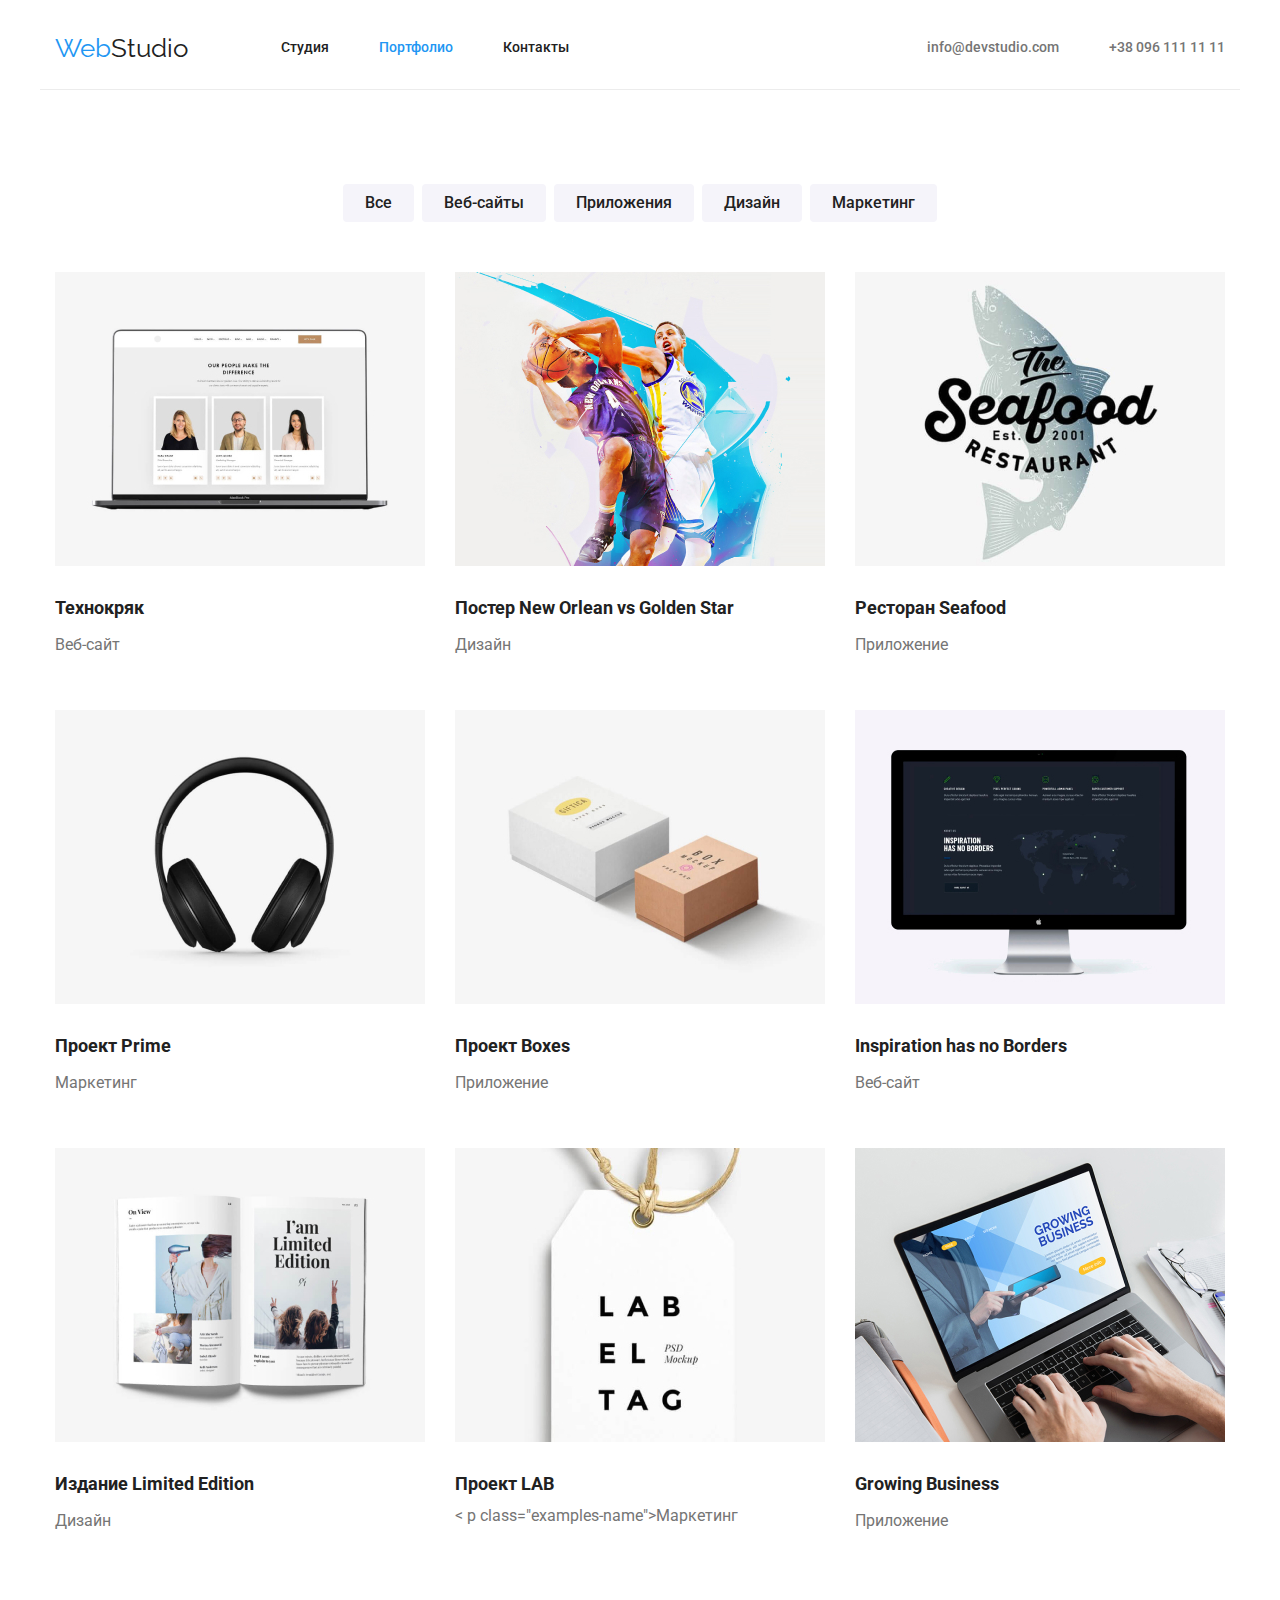
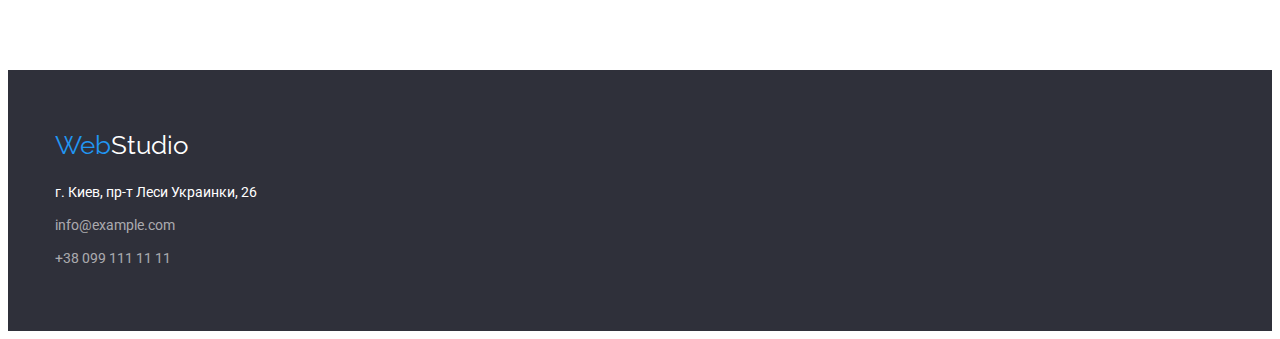
==== commit 2cb63b98: "Update portfolio.html" ====
--- a/portfolio.html
+++ b/portfolio.html
@@ -100,7 +100,7 @@
                         <img src="./images/img(13).jpg" class="examples-img" alt="Наушники" width="370">
                         <div class="examples-title-list">
                             <h2 class="examples-title">Проект Prime</h2>
-                        <    p class="examples-name">Маркетинг</p>
+                            <p class="examples-name">Маркетинг</p>
                         </div>
                         
                     </li>
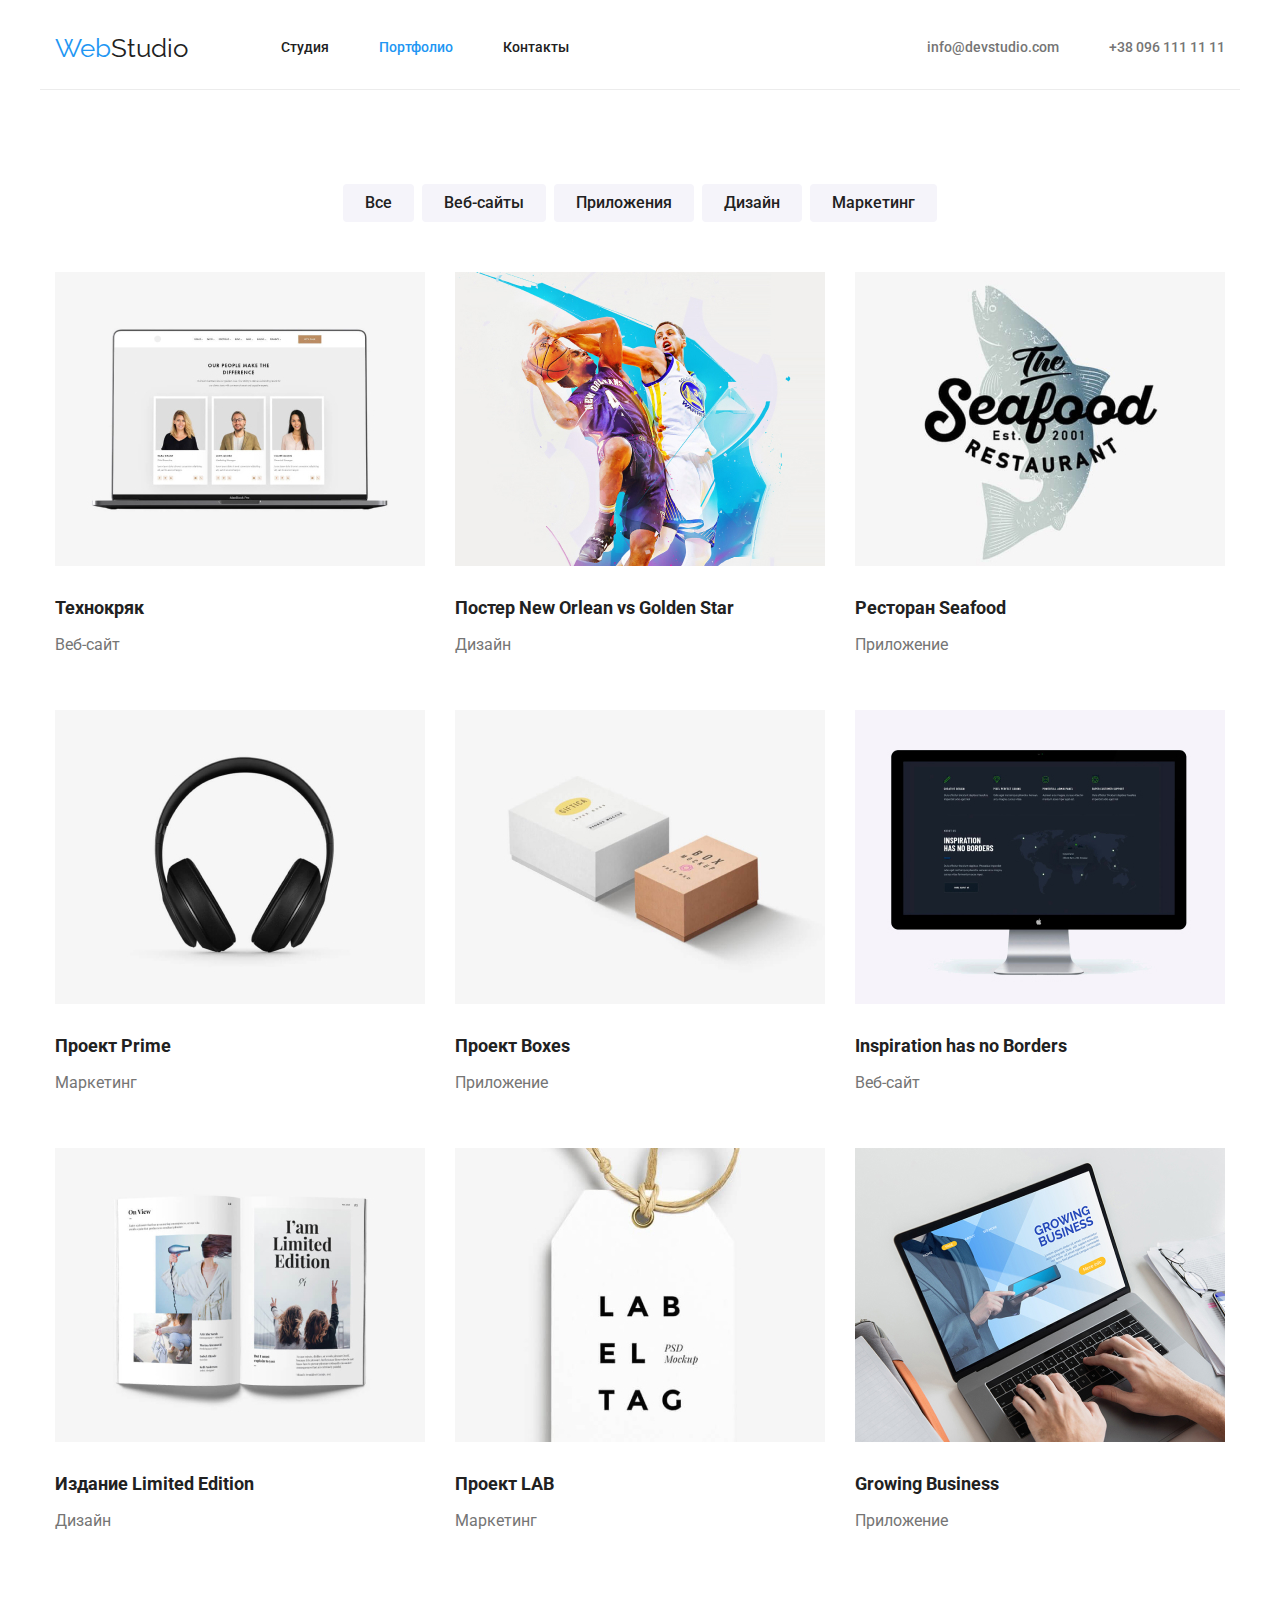
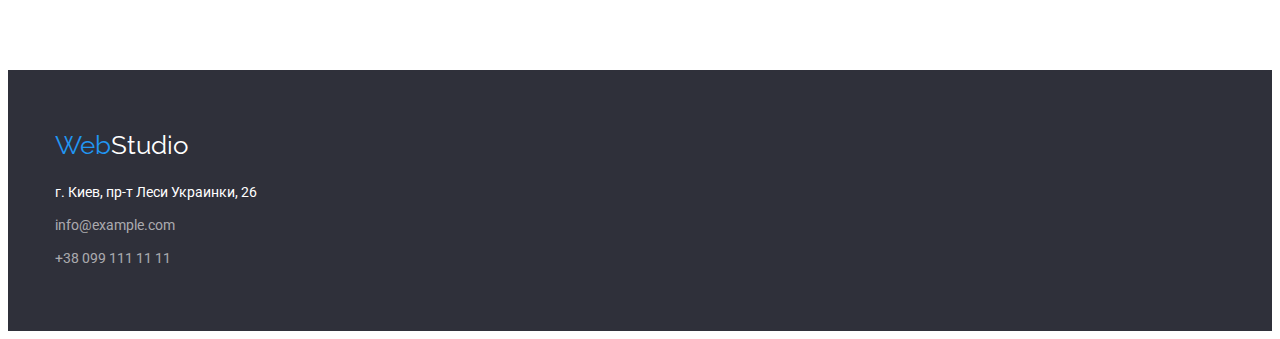
==== commit dc09bfbc: "Додали стилі" ====
--- a/portfolio.html
+++ b/portfolio.html
@@ -92,7 +92,7 @@
                         <img src="./images/img(12).jpg" class="examples-img" alt="Приложение" width="370">
                         <div class="examples-title-list">
                             <h2 class="examples-title">Ресторан Seafood</h2>
-                        <p     class="examples-name">Приложение</p>
+                            <p class="examples-name">Приложение</p>
                         </div>
                         
                     </li>
@@ -108,7 +108,7 @@
                         <img src="./images/img(14).jpg" class="examples-img" alt="Коробки" width="370">
                         <div class="examples-title-list">
                             <h2 class="examples-title">Проект Boxes</h2>
-                        <p     class="examples-name">Приложение</p>
+                            <p class="examples-name">Приложение</p>
                         </div>
                         
                     </li>
@@ -132,7 +132,7 @@
                         <img src="./images/img(17).jpg" class="examples-img" alt="Значок" width="370">
                         <div class="examples-title-list">
                             <h2 class="examples-title">Проект LAB</h2>
-                        <    p class="examples-name">Маркетинг</p>
+                            <p class="examples-name">Маркетинг</p>
                         </div>
                         
                     </li>
@@ -140,7 +140,7 @@
                         <img src="./images/img(18).jpg" class="examples-img" alt="Ноутбук" width="370">
                         <div class="examples-title-list">
                             <h2 class="examples-title">Growing Business</h2>
-                        <p     class="examples-name">Приложение</p>
+                            <p class="examples-name">Приложение</p>
                         </div>
                         
                     </li>
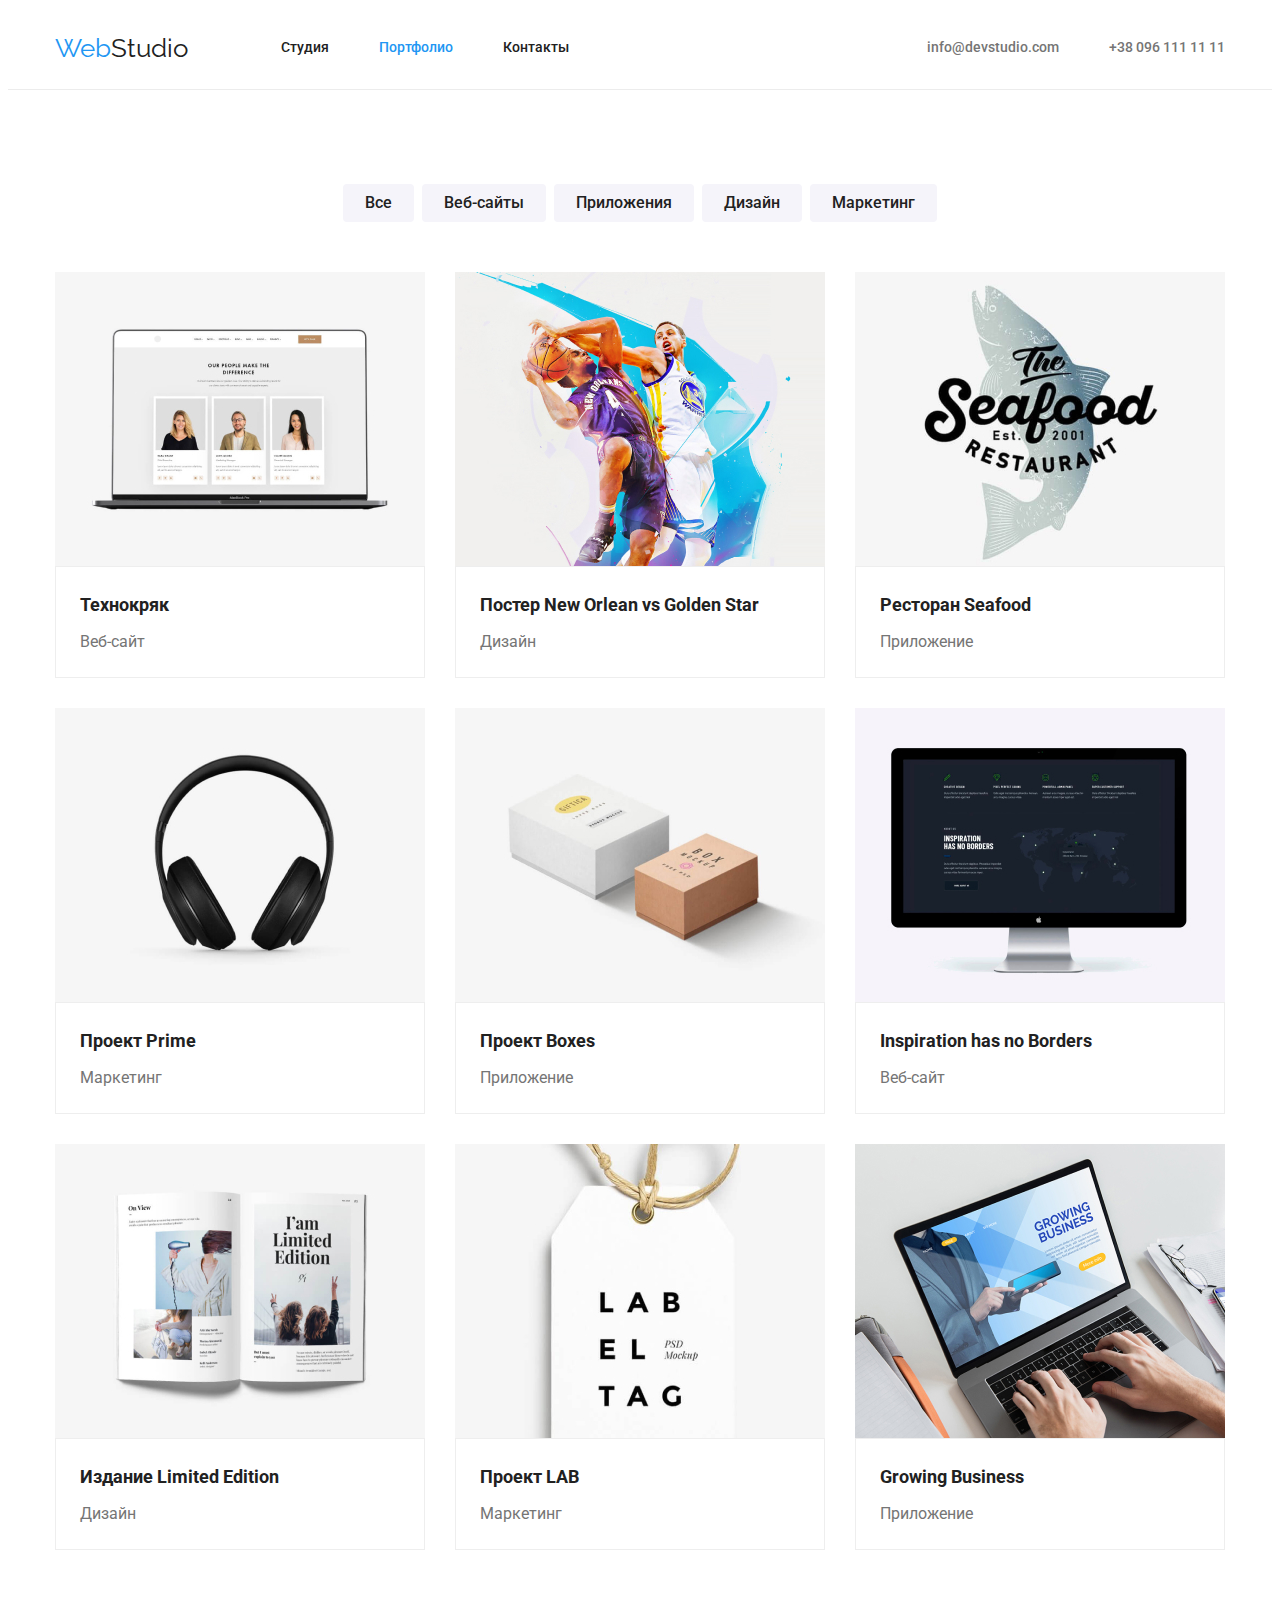
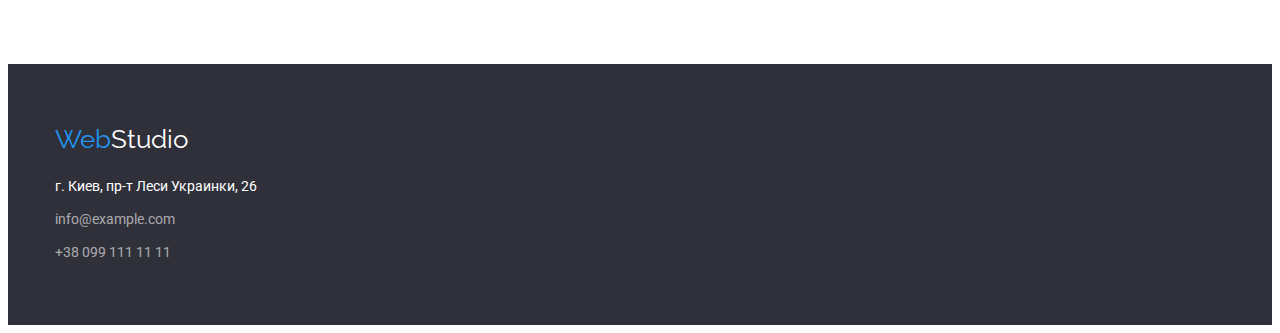
==== commit f1562613: "Додали розмітку" ====
--- a/portfolio.html
+++ b/portfolio.html
@@ -15,8 +15,8 @@
 <body>
 
     <!-- header -->
-    <header class="header">
-        <div class="container header-container header-border">
+    <header class="header header-border">
+        <div class="container header-container">
             <nav class="site-nav">
                 <a href="/" class="logo">Web<span class="accent">Studio</span></a>
                 <ul class="site-nav-list list">
@@ -65,11 +65,9 @@
                         <button type="button" class="work-btn">Маркетинг</button>
                     </li>
                 </ul>
-            </div>    
-        </section>
+            </div>
 
             <!-- examples -->
-        <section class="examples-section">
             <div class="container">
                 <ul class="examples-list list">
                     <li class="examples-list-item">
@@ -146,7 +144,6 @@
                     </li>
                 </ul>
             </div>  
-
         </section>
     </main>
 
--- a/css/styles.css
+++ b/css/styles.css
@@ -39,6 +39,11 @@
     
     margin: 0;
 }
+img {
+    display: block;
+    max-width: 100%;
+    height: auto;
+}
 /* header */
 
 .header-container {
@@ -162,11 +167,14 @@
 }
 
 /* hero */
+.hero-section {
+    background-color: #2F303A;
+}
 .hero-title {
     align-content: center;
     margin: 0;
     
-    padding-bottom: 30px;
+    margin-bottom: 30px;
 
     color: var(--primary-white-color);
 
@@ -300,6 +308,7 @@
 .team-section-title{
     padding-top: 30px;
     padding-bottom: 30px;
+    border: 1px solid #EEEEEE;
 }
 
 .team .name {
@@ -390,6 +399,7 @@
 /* work */
 .work-section {
     padding-top: 94px;
+    padding-bottom: 114px;
     margin: 0;
 }
 .work-list {
@@ -429,10 +439,7 @@
 }
 
 /* examples */
-.examples-section {
-    padding-bottom: 114px;
-    margin: 0;
-}
+
 .examples-list {
     display: flex;
     flex-wrap: wrap;
@@ -446,7 +453,12 @@
 .examples-title-list {
     padding-top: 20px;
     padding-bottom: 20px;
-    margin: 0;
+    padding-left: 24px;
+    padding-right: 24px;
+    margin: 0;
+    border: 1px solid #EEEEEE;
+       
+    
 }
 .examples-title{
     margin-bottom: 4px;
